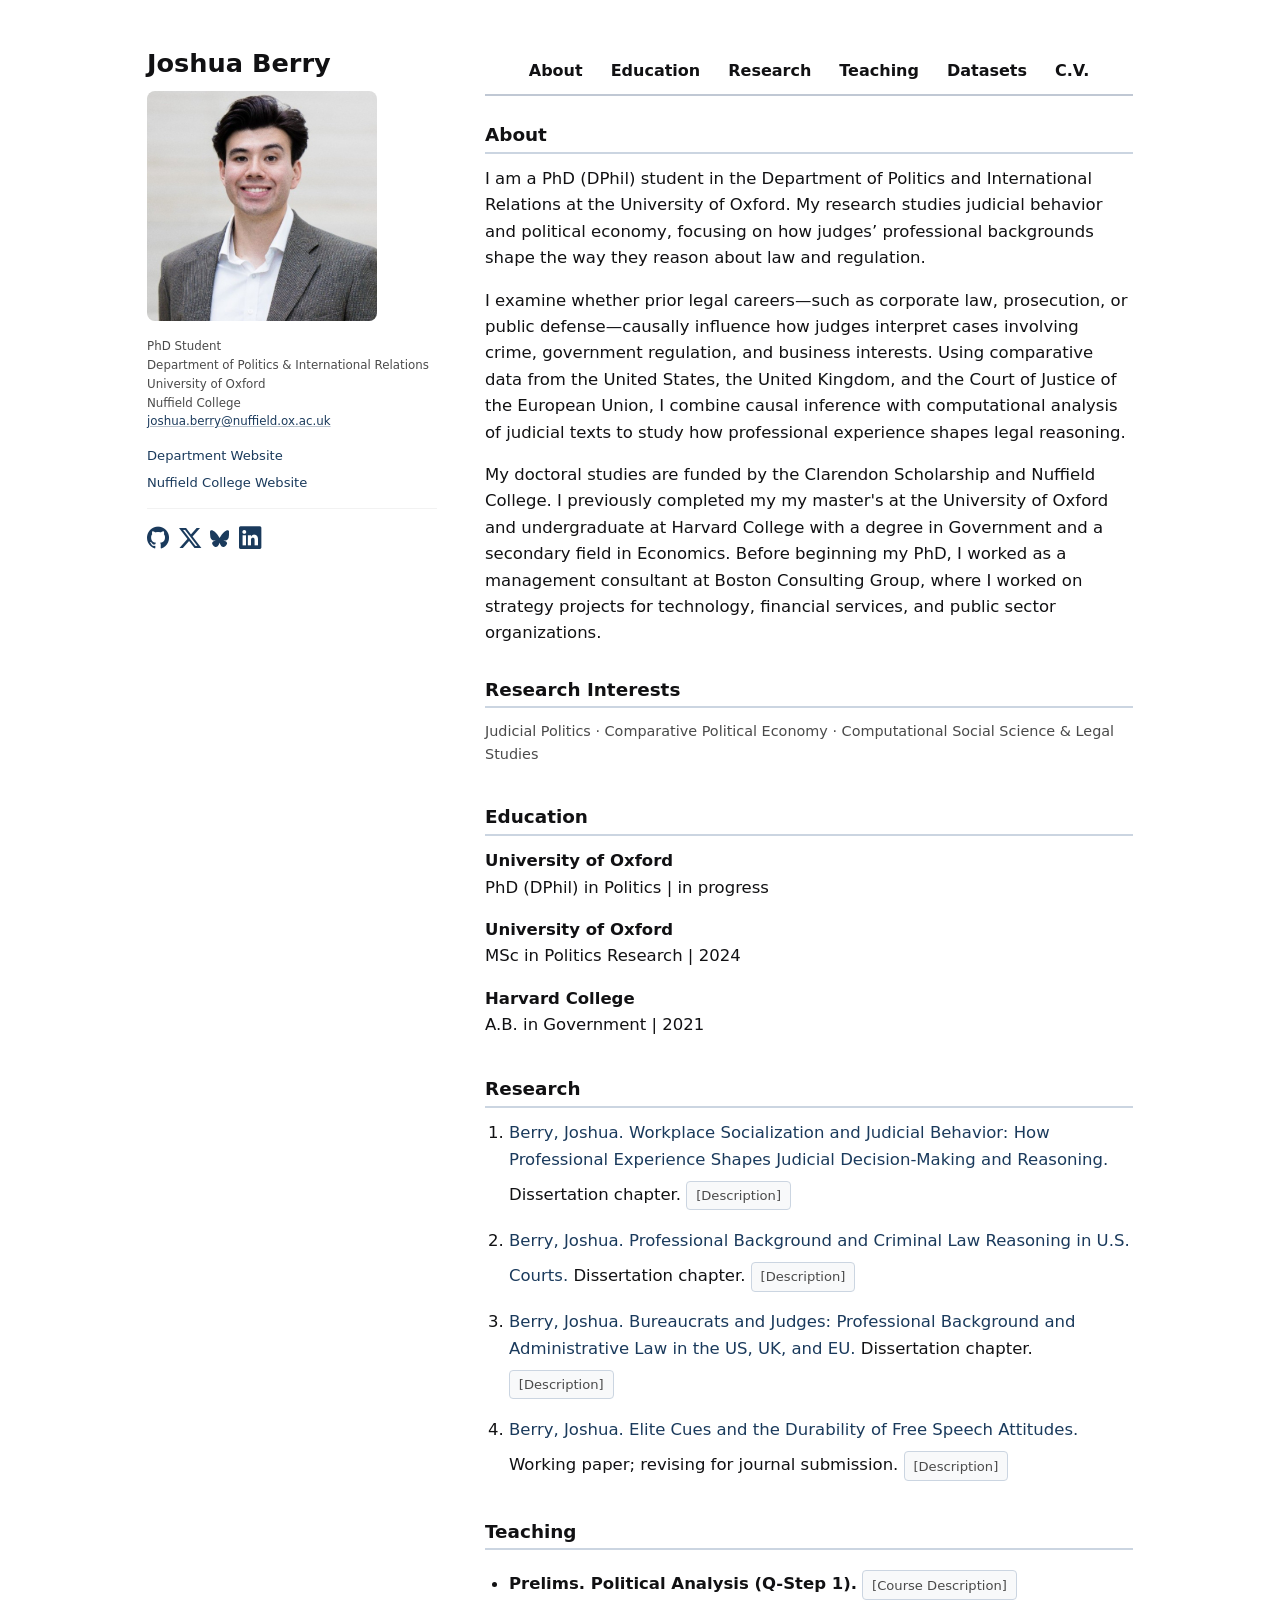
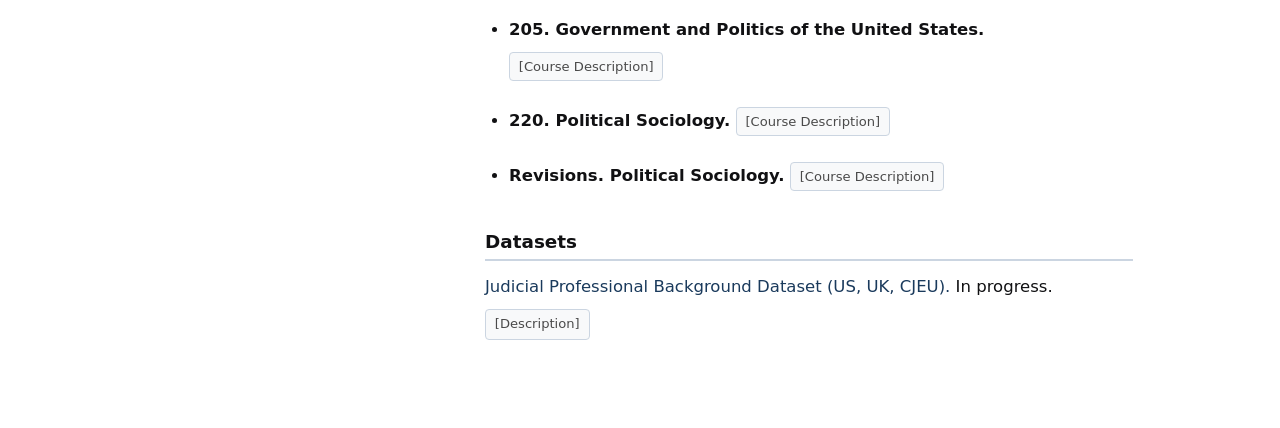
==== index.html @ e46c3a7a "initial commit" ====
<!DOCTYPE html>

<html lang="en">
    <head>
        <meta charset="UTF-8" />
        <meta name="viewport" content="width=device-width, initial-scale=1.0" />
        <title>Joshua Berry</title>

        <!-- Bootstrap CSS -->
        <link href="https://cdn.jsdelivr.net/npm/bootstrap@5.3.8/dist/css/bootstrap.min.css"
              rel="stylesheet"
              integrity="sha384-sRIl4kxILFvY47J16cr9ZwB07vP4J8+LH7qKQnuqkuIAvNWLzeN8tE5YBujZqJLB"
              crossorigin="anonymous">

        <!-- Bootstrap Icons -->
        <link rel="stylesheet"
              href="https://cdn.jsdelivr.net/npm/bootstrap-icons@1.11.3/font/bootstrap-icons.min.css">

        <!-- Bootstrap JS -->
        <script src="https://cdn.jsdelivr.net/npm/bootstrap@5.3.8/dist/js/bootstrap.bundle.min.js"
                integrity="sha384-FKyoEForCGlyvwx9Hj09JcYn3nv7wiPVlz7YYwJrWVcXK/BmnVDxM+D2scQbITxI"
                crossorigin="anonymous"></script>

        <link href="styles.css" rel="stylesheet">

    </head>
    <body>

        <!-- Mobile Nav: small screens only -->
        <nav class="navbar navbar-expand-md d-md-none mobile-nav">
            <div class="container-fluid">
                <span class="navbar-brand">Joshua Berry</span>
                <button class="navbar-toggler" type="button"
                        data-bs-toggle="collapse" data-bs-target="#mobileLinks">
                        <span class="navbar-toggler-icon"></span>
                    </button>
                    <div class="collapse navbar-collapse" id="mobileLinks">
                        <ul class="navbar-nav">
                            <li class="nav-item"><a class="nav-link" href="#about">About</a></li>
                            <li class="nav-item"><a class="nav-link" href="#education">Education</a></li>
                            <li class="nav-item"><a class="nav-link" href="#research">Research</a></li>
                            <li class="nav-item"><a class="nav-link" href="#teaching">Teaching</a></li>
                            <li class="nav-item"><a class="nav-link" href="#datasets">Datasets</a></li>
                            <li class="nav-item"><a class="nav-link" href="joshuaberry_cv.pdf">C.V.</a></li>
                        </ul>
                    </div>
            </div>
        </nav>

        <!-- Page Body: sidebar + content column -->
        <div class="page-body">

            <!-- Sidebar -->
            <aside class="sidebar d-none d-md-block">

                <!-- Name -->
                <h1>Joshua Berry</h1>

                <!-- Profile photo -->
                <img src="headshot.jpeg" alt="Joshua Berry" class="headshot" style="margin-top: 0.75rem;">

                <!-- Position -->
                <p class="position">
                    PhD Student<br>
                    Department of Politics &amp; International Relations<br>
                    University of Oxford<br>
                    Nuffield College<br>
                    <a href="mailto:joshua.berry@nuffield.ox.ac.uk">joshua.berry@nuffield.ox.ac.uk</a>
                </p>

                <!-- Website links -->
                <div class="sidebar-website-links">
                    <a href="https://www.politics.ox.ac.uk/person/joshua-berry" target="_blank">Department Website</a>
                    <a href="https://www.nuffield.ox.ac.uk/people/profiles/joshua-berry/" target="_blank">Nuffield College Website</a>
                </div>

                <hr>

                <!-- Social icons -->
                <div class="social-icons mt-1">
                    <a href="https://github.com/jberry3" title="GitHub">
                        <i class="bi bi-github"></i>
                    </a>
                    <a href="https://x.com/_j_berry_" title="X">
                        <i class="bi bi-twitter-x"></i>
                    </a>
                    <a href="https://bsky.app/profile/joshua-berry.bsky.social" title="Bluesky" class="bsky-icon">
                        <svg xmlns="http://www.w3.org/2000/svg" viewBox="0 0 568 501" width="18" height="18" fill="currentColor">
                            <path d="M123.121 33.664C188.241 82.553 258.281 181.68 284 234.873c25.719-53.193 95.759-152.32 160.879-201.209C491.866-1.611 568-28.906 568 57.947c0 17.346-9.945 145.713-15.778 166.555-20.275 72.453-94.155 90.933-159.875 79.748C507.222 323.8 536.444 388.56 473.922 453.32c-119.946 122.979-172.352-30.842-185.522-70.315-2.678-7.884-3.93-11.572-3.9-8.453.03 3.12-1.222 6.808-3.9 8.453C267.43 422.478 214.024 576.299 94.078 453.32 31.556 388.56 60.778 323.8 175.653 304.25c-65.72 11.185-139.6-7.295-159.875-79.748C9.945 203.66 0 75.293 0 57.947 0-28.906 76.134-1.611 123.121 33.664Z"/>
                        </svg>
                    </a>
                    <a href="https://www.linkedin.com/in/joshua-berry/" title="LinkedIn">
                        <i class="bi bi-linkedin"></i>
                    </a>
                </div>

            </aside>

            <!-- Content column: top nav + main content -->
            <div class="content-col">

                <!-- Top Nav: desktop only -->
                <nav class="topnav d-none d-md-flex">
                    <a href="#about">About</a>
                    <a href="#education">Education</a>
                    <a href="#research">Research</a>
                    <a href="#teaching">Teaching</a>
                    <a href="#datasets">Datasets</a>
                    <a href="joshuaberry_cv.pdf">C.V.</a>
                </nav>

                <!-- Main Content -->
                <main class="main-content">

                    <!-- About -->
                    <section id="about">
                        <h3>About</h3>
                        <p>
                            I am a PhD (DPhil) student in the Department of Politics and International Relations at the University of Oxford. 
                            My research studies judicial behavior and political economy, focusing on how judges’ professional backgrounds shape the way they reason about law and regulation. 
                        </p>

                        <p>
                            I examine whether prior legal careers—such as corporate law, prosecution, or public defense—causally influence how judges interpret cases involving crime, government regulation, and business interests. 
                            Using comparative data from the United States, the United Kingdom, and the Court of Justice of the European Union, I combine causal inference with computational analysis of judicial texts to study how professional experience shapes legal reasoning.
                        </p>

                        <p>
                            My doctoral studies are funded by the Clarendon Scholarship and Nuffield College. I previously completed my my master's at the University of Oxford and undergraduate at Harvard College with a degree in Government and a secondary field in Economics. 
                            Before beginning my PhD, I worked as a management consultant at Boston Consulting Group, where I worked on strategy projects for technology, financial services, and public sector organizations.
                        </p>

                        <h3>Research Interests</h3>
                        <p class="research-interests">Judicial Politics · Comparative Political Economy · Computational Social Science & Legal Studies </p>
                    </section>

                    <!-- Education -->
                    <section id="education">
                        <h3>Education</h3>
                        <p>
                            <strong>University of Oxford</strong><br>
                            PhD (DPhil) in Politics | in progress
                        </p>
                        <p>
                            <strong>University of Oxford</strong><br>
                            MSc in Politics Research | 2024
                        </p>
                        <p>
                            <strong>Harvard College</strong><br>
                            A.B. in Government | 2021
                        </p>
                    </section>

                    <!-- Research -->
                    <section id="research">
                        <h3>Research</h3>
                        <ol>

                            <li>
                                <span class="pub-title">Berry, Joshua. Workplace Socialization and Judicial Behavior: How Professional Experience Shapes Judicial Decision-Making and Reasoning.</span>
                                Dissertation chapter.
                                <details class="abstract">
                                    <summary>[Description]</summary>
                                    <div class="abstract-body">
                                        This paper introduces a theory of workplace socialization explaining how judges' prior professional environments influence the information, norms,
                                        and reasoning styles they bring to interpreting and applying legal rules.
                                    </div>
                                </details>
                            </li>

                            <li>
                                <span class="pub-title">Berry, Joshua. Professional Background and Criminal Law Reasoning in U.S. Courts.</span>
                                Dissertation chapter.
                                <details class="abstract">
                                    <summary>[Description]</summary>
                                    <div class="abstract-body">
                                        Using court dockets and computational text analysis of judicial opinions, this paper examines how prosecutors and defense attorneys
                                        bring different reasoning styles to criminal law cases.
                                    </div>
                                </details>
                            </li>

                            <li>
                                <span class="pub-title">Berry, Joshua. Bureaucrats and Judges: Professional Background and Administrative Law in the US, UK, and EU.</span>
                                Dissertation chapter.
                                <details class="abstract">
                                    <summary>[Description]</summary>
                                    <div class="abstract-body">
                                        This paper studies how judges with public- and private-sector legal careers reason about administrative law disputes,
                                        focusing on how professional experience shapes interpretations of agency authority and regulatory discretion across jurisdictions.
                                    </div>
                                </details>
                            </li>

                            <li>
                                <span class="pub-title">Berry, Joshua. Elite Cues and the Durability of Free Speech Attitudes.</span>
                                Working paper; revising for journal submission.
                                <details class="abstract">
                                    <summary>[Description]</summary>
                                    <div class="abstract-body">
                                        Using a survey experiment, this paper shows that elite messaging has limited effects on partisan attitudes toward speech regulation,
                                        suggesting that disagreements over content moderation reflect deeper ideological commitments rather than short-term cue-taking.
                                    </div>
                                </details>
                            </li>

                        </ol>
                    </section>

                    <!-- Teaching -->
                    <section id="teaching">
                        <h3>Teaching</h3>

                        <ul>

                            <li>
                                <strong>Prelims. Political Analysis (Q-Step 1).</strong>
                                <details class="abstract">
                                    <summary>[Course Description]</summary>
                                    <div class="abstract-body">
                                        Introductory statistics and quantitative methods for first-year Philosophy, Politics and Economics (PPE) and
                                        History and Politics (HP) undergraduates. Topics include research design, causal inference, and applied data analysis in R.
                                        Teaching delivered in lecture format.
                                    </div>
                                </details>
                            </li>

                            <li>
                                <strong>205. Government and Politics of the United States.</strong>
                                <details class="abstract">
                                    <summary>[Course Description]</summary>
                                    <div class="abstract-body">
                                        American political institutions, electoral behavior, Congress, the presidency,
                                        the federal government, interest groups, courts, and constitutional law for second and third-year PPE and HP
                                        undergraduates. Teaching delivered in seminar tutorial format.
                                    </div>
                                </details>
                            </li>

                            <li>
                                <strong>220. Political Sociology.</strong>
                                <details class="abstract">
                                    <summary>[Course Description]</summary>
                                    <div class="abstract-body">
                                        Covering the social basis of political behavior for second-year PPE and HP undergraduates. Topics include
                                        social capital, social attitudes, social movements, nationalism, and civil wars.
                                        Teaching delivered in seminar tutorial format.
                                    </div>
                                </details>
                            </li>

                            <li>
                                <strong>Revisions. Political Sociology.</strong>
                                <details class="abstract">
                                    <summary>[Course Description]</summary>
                                    <div class="abstract-body">
                                        Revision tutorials for final-year PPE and PH students in Jesus College and St. Peter's College preparing for finalist examinations.
                                    </div>
                                </details>
                            </li>

                        </ul>
                    </section>

                    <!-- Datasets -->
                    <section id="datasets">
                        <h3>Datasets</h3>

                        <ul class="dataset-list">

                            <li>
                                <span class="pub-title">Judicial Professional Background Dataset (US, UK, CJEU).</span>
                                In progress.
                                <details class="abstract">
                                    <summary>[Description]</summary>
                                    <div class="abstract-body">
                                        Original dataset linking judicial biographies to regulatory cases, court dockets, and opinion texts.
                                    </div>
                                </details>
                            </li>

                        </ul>
                    </section>

                </main>
            </div><!-- /.content-col -->
        </div><!-- /.page-body -->

        <script src="script.js"></script>
    </body>
</html>
---- styles.css ----
/* SMOOTH SCROLL */

html {
    scroll-behavior: smooth;
}

/* VARIABLES */

:root {
    --teal: #18bc9c; /*nav/sidebar links */
    --red: #b22222; /* paper title links */
    --text: #111113; /* very dark body text */
    --muted: #4a4a4a;
    --border: #cbd5e1;
    --sidebar-width: 290px;
}

/* BASE */

body {
    font-family: -apple-system, "system-ui", "Segoe UI", Roboto, Helvetica, Arial, sans-serif;
    font-size: 16.5px;
    color: var(--text);
    background-color: #ffffff;
    line-height: 1.6;
    margin: 0;
}

/* LINKS */

a {
    color: var(--teal);
    text-decoration: none;
}

a:hover {
    text-decoration: underline;
}

/* PUBLICATION TITLES (unlinked — span, not anchor) */

.pub-title {
    color: #1a3a5c;
    font-weight: 500;
}

/* TOP NAV (desktop — inside content column) */

.topnav {
    background-color: #ffffff;
    border-bottom: 2px solid #c0c8d4;
    padding: 0.65rem 0;
    gap: 1.75rem;
    justify-content: center;
    display: flex;
    margin-bottom: 1.75rem;
}

.topnav a {
    color: var(--text);
    font-size: 1rem;
    font-weight: 700;
}

.topnav a:hover {
    color: var(--teal);
    text-decoration: none;
}

.topnav a.active {
    color: var(--teal);
}

/* MOBILE NAV */

.mobile-nav {
    border-bottom: 1px solid #e5e5e5;
    background-color: #ffffff;
}


/* PAGE LAYOUT */

.page-body {
    display: flex;
    padding: 3rem 2rem;
    max-width: 1050px;
    margin: 0 auto;
    gap: 3rem;
}

/* CONTENT COLUMN (topnav + main content) */

.content-col {
    flex: 1;
    min-width: 0;
    display: flex;
    flex-direction: column;
}

/* SIDEBAR */

.sidebar {
    width: var(--sidebar-width);
    flex-shrink: 0;
    position: sticky;
    top: 3rem;
    align-self: flex-start;
}

.headshot {
    width: 230px;
    height: 230px;
    border-radius: 8px;
    object-fit: cover;
    display: block;
    margin-bottom: 1rem;
}

.sidebar h1 {
    font-size: 1.6rem;
    font-weight: 700;
    margin-bottom: 0.3rem;
    color: var(--text);
}

.position {
    color: var(--muted);
    font-size: 0.74rem;
    line-height: 1.6;
    margin-bottom: 0.75rem;
}

.sidebar-website-links {
    display: flex;
    flex-direction: column;
    font-size: 0.82rem;
    line-height: 2;
    margin-top: 0.5rem;
}

.sidebar-website-links a {
    color: #1a3a5c;
}

.sidebar hr {
    border-color: #cccccc;
    margin: 0.75rem 0;
}

.sidebar-links {
    font-size: 0.9rem;
    line-height: 2.2;
}

.social-icons {
    font-size: 1.4rem;
    gap: 0.6rem;
    display: flex;
    align-items: center;
}

.social-icons a {
    color: #1a3a5c;
}

.social-icons a:hover {
    color: var(--teal);
    text-decoration: none;
}

.position a {
    color: #1a3a5c;
    text-decoration: underline;
    text-decoration-color: rgba(26,58,92,0.3);
}

.position a:hover {
    color: var(--teal);
    text-decoration: underline;
}

.bsky-icon {
    display: inline-flex;
    align-items: center;
    vertical-align: middle;
}

.bsky-icon svg {
    width: 1.2rem;
    height: 1.2rem;
}

address {
    font-size: 0.82rem;
    color: var(--muted);
    font-style: normal;
    line-height: 1.8;
}

/* SIDEBAR NAV */

.sidebar-nav {
    display: flex;
    flex-direction: column;
    font-size: 0.9rem;
    line-height: 2.2;
    margin-bottom: 0.5rem;
}

.sidebar-nav a {
    color: var(--text);
    text-decoration: none;
}

.sidebar-nav a:hover {
    color: var(--teal);
}

.sidebar-nav a.active {
    font-weight: 700;
}

/* SECTIONS */

section {
    margin-bottom: 2.5rem;
}

/* MAIN CONTENT */

.main-content {
    flex: 1;
    min-width: 0;
}

/* SECTION HEADINGS */

h3 {
    font-size: 1.15rem;
    font-weight: 700;
    color: var(--text);
    margin-top: 2rem;
    margin-bottom: 0.75rem;
    padding-bottom: 0.35rem;
    border-bottom: 2px solid var(--border);
}

h3:first-child {
    margin-top: 0;
}


/* RESEARCH INTERESTS */

.research-interests {
    color: var(--muted);
    font-size: 0.9rem;
}

/* SUBHEADINGS */

.subheading {
    font-style: italic;
    color: var(--muted);
    margin-bottom: 0.5rem;
}

/*PUBLICATION LIST*/

ol {
    padding-left: 1.5rem;
}

ol li {
    margin-bottom: 1.1rem;
    line-height: 1.6;
}

/* DATASET LIST*/
.dataset-list {
    list-style: none;
    padding-left: 0;
}

.dataset-list li {
    margin-bottom: 1.5rem;
    line-height: 1.7;
}

/* ABSTRACT / DESCRIPTION TOGGLE */

details.abstract {
    margin-top: 0.5rem;
    display: inline-block;
}

details.abstract summary {
    cursor: pointer;
    color: var(--muted);
    font-size: 0.82rem;
    list-style: none;
    display: inline-flex;
    align-items: center;
    padding: 0.2rem 0.55rem;
    border: 1px solid var(--border);
    border-radius: 4px;
    background-color: #f8f9fa;
    transition: background-color 0.15s, border-color 0.15s, color 0.15s;
    user-select: none;
}

details.abstract summary:hover {
    background-color: #eef2f7;
    border-color: #aab4c2;
    color: var(--text);
}

details.abstract summary::-webkit-details-marker {
    display: none;
}

details.abstract .abstract-body {
    margin-top: 0.5rem;
    font-size: 0.88rem;
    color: var(--muted);
    border-left: 3px solid var(--border);
    padding-left: 0.75rem;
}


/* TEACHING LIST*/

ul {
    padding-left: 1.5rem;
}

ul li {
    margin-bottom: 1.1rem;
    line-height: 1.6;
}
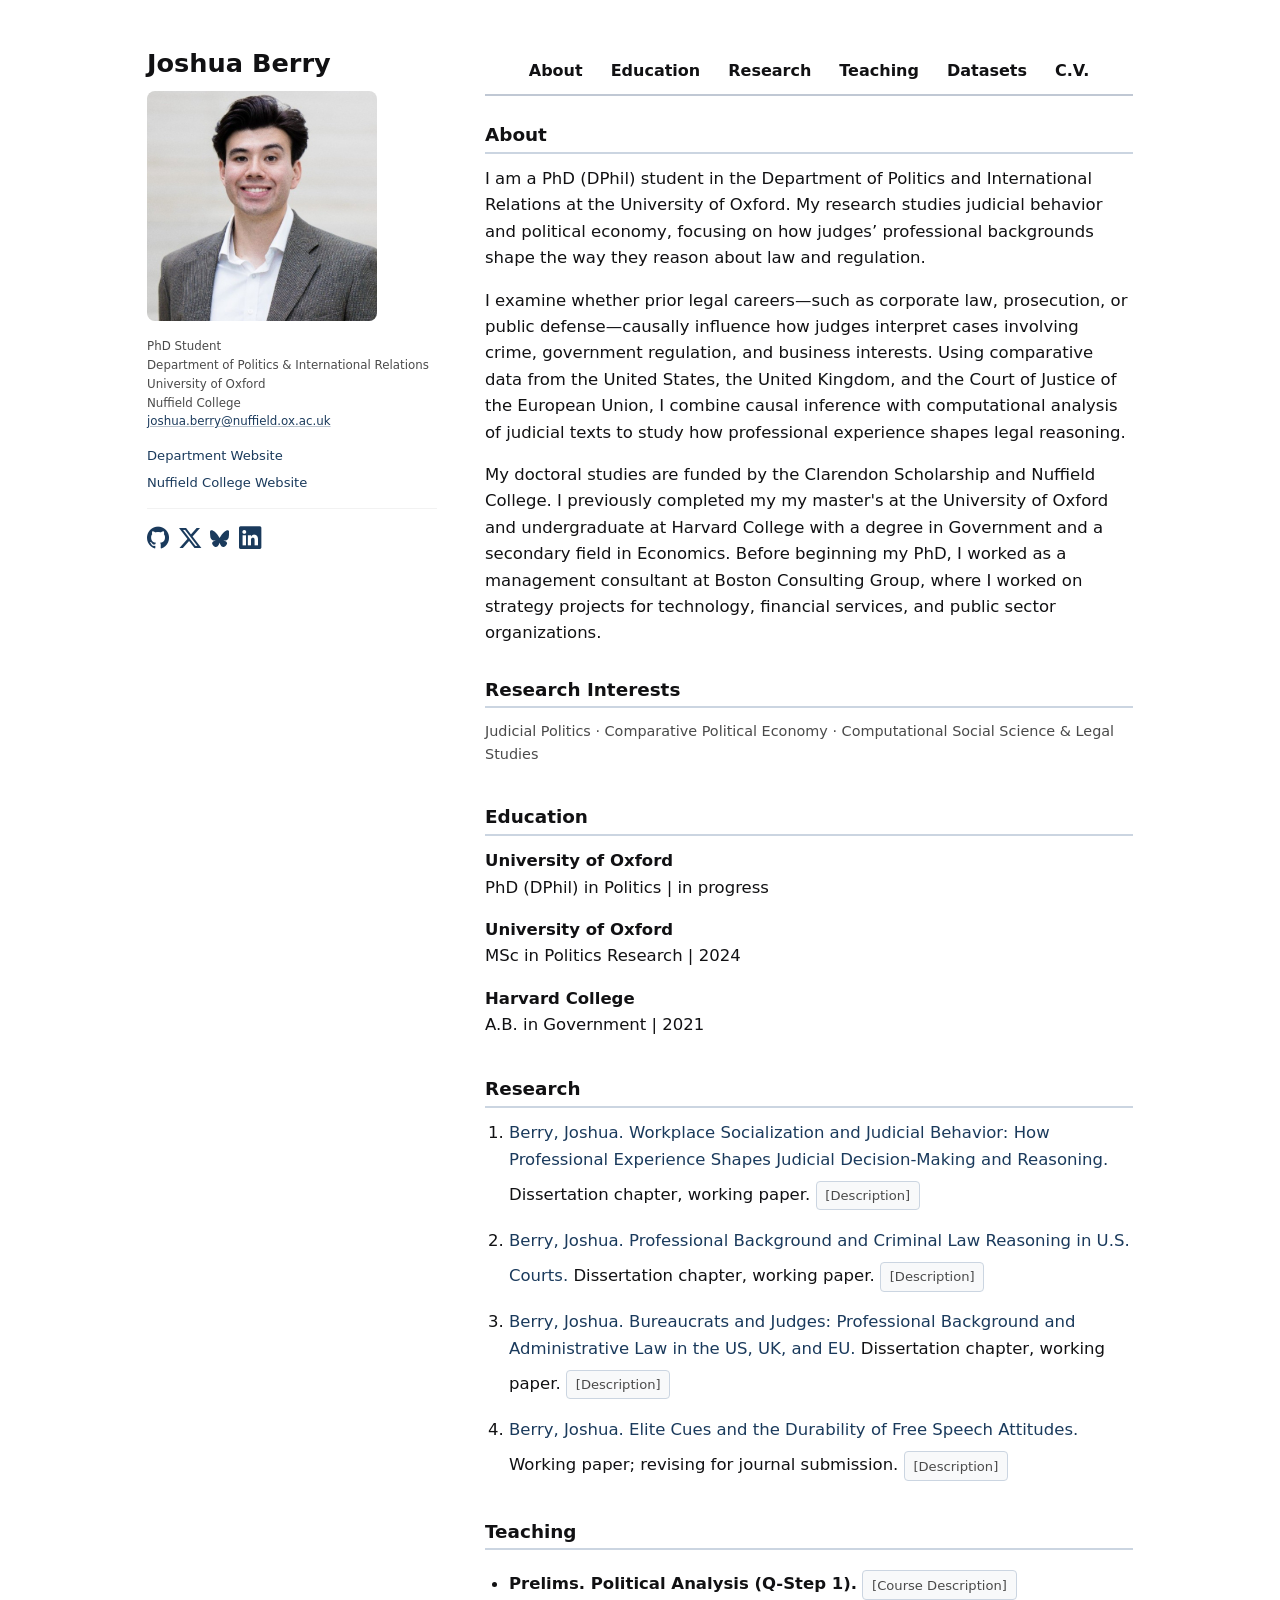
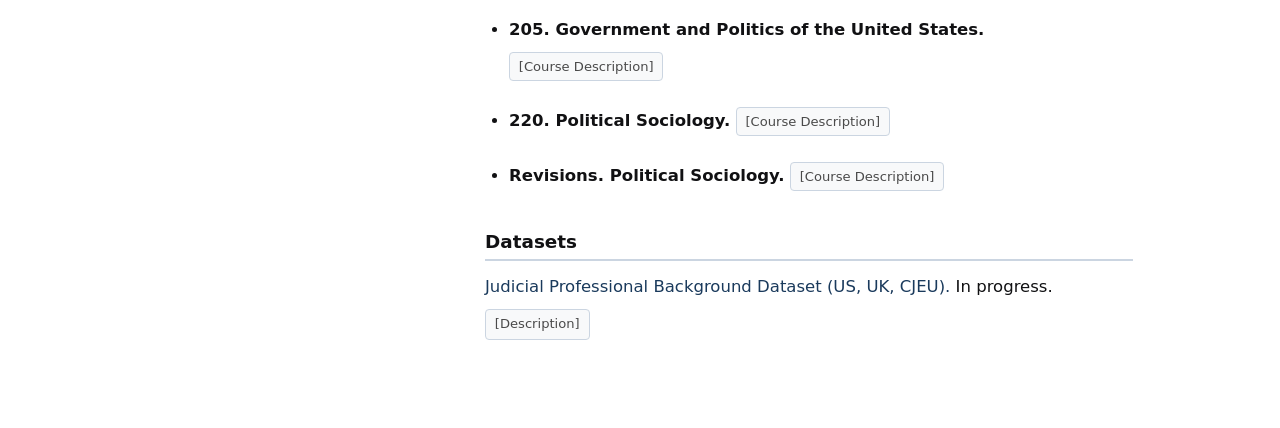
==== commit e35779e5: "updated description to papers" ====
--- a/index.html
+++ b/index.html
@@ -26,25 +26,48 @@
     </head>
     <body>
 
-        <!-- Mobile Nav: small screens only -->
-        <nav class="navbar navbar-expand-md d-md-none mobile-nav">
-            <div class="container-fluid">
-                <span class="navbar-brand">Joshua Berry</span>
-                <button class="navbar-toggler" type="button"
-                        data-bs-toggle="collapse" data-bs-target="#mobileLinks">
-                        <span class="navbar-toggler-icon"></span>
-                    </button>
-                    <div class="collapse navbar-collapse" id="mobileLinks">
-                        <ul class="navbar-nav">
-                            <li class="nav-item"><a class="nav-link" href="#about">About</a></li>
-                            <li class="nav-item"><a class="nav-link" href="#education">Education</a></li>
-                            <li class="nav-item"><a class="nav-link" href="#research">Research</a></li>
-                            <li class="nav-item"><a class="nav-link" href="#teaching">Teaching</a></li>
-                            <li class="nav-item"><a class="nav-link" href="#datasets">Datasets</a></li>
-                            <li class="nav-item"><a class="nav-link" href="joshuaberry_cv.pdf">C.V.</a></li>
-                        </ul>
-                    </div>
+        <!-- Mobile Profile Header: small screens only -->
+        <div class="mobile-profile d-block d-md-none">
+            <h1>Joshua Berry</h1>
+            <img src="headshot.jpeg" alt="Joshua Berry" class="headshot">
+            <p class="position">
+                PhD Student<br>
+                Department of Politics &amp; International Relations<br>
+                University of Oxford<br>
+                Nuffield College<br>
+                <a href="mailto:joshua.berry@nuffield.ox.ac.uk">joshua.berry@nuffield.ox.ac.uk</a>
+            </p>
+            <div class="sidebar-website-links">
+                <a href="https://www.politics.ox.ac.uk/person/joshua-berry" target="_blank">Department Website</a>
+                <a href="https://www.nuffield.ox.ac.uk/people/profiles/joshua-berry/" target="_blank">Nuffield College Website</a>
             </div>
+            <hr>
+            <div class="social-icons mt-1">
+                <a href="https://github.com/joshuahberry" title="GitHub">
+                    <i class="bi bi-github"></i>
+                </a>
+                <a href="https://x.com/_j_berry_" title="X">
+                    <i class="bi bi-twitter-x"></i>
+                </a>
+                <a href="https://bsky.app/profile/joshua-berry.bsky.social" title="Bluesky" class="bsky-icon">
+                    <svg xmlns="http://www.w3.org/2000/svg" viewBox="0 0 568 501" width="18" height="18" fill="currentColor">
+                        <path d="M123.121 33.664C188.241 82.553 258.281 181.68 284 234.873c25.719-53.193 95.759-152.32 160.879-201.209C491.866-1.611 568-28.906 568 57.947c0 17.346-9.945 145.713-15.778 166.555-20.275 72.453-94.155 90.933-159.875 79.748C507.222 323.8 536.444 388.56 473.922 453.32c-119.946 122.979-172.352-30.842-185.522-70.315-2.678-7.884-3.93-11.572-3.9-8.453.03 3.12-1.222 6.808-3.9 8.453C267.43 422.478 214.024 576.299 94.078 453.32 31.556 388.56 60.778 323.8 175.653 304.25c-65.72 11.185-139.6-7.295-159.875-79.748C9.945 203.66 0 75.293 0 57.947 0-28.906 76.134-1.611 123.121 33.664Z"/>
+                    </svg>
+                </a>
+                <a href="https://www.linkedin.com/in/joshua-berry/" title="LinkedIn">
+                    <i class="bi bi-linkedin"></i>
+                </a>
+            </div>
+        </div>
+
+        <!-- Mobile Flat Nav: small screens only -->
+        <nav class="mobile-flat-nav d-flex d-md-none">
+            <a href="#about">About</a>
+            <a href="#education">Education</a>
+            <a href="#research">Research</a>
+            <a href="#teaching">Teaching</a>
+            <a href="#datasets">Datasets</a>
+            <a href="joshuaberry_cv.pdf">C.V.</a>
         </nav>
 
         <!-- Page Body: sidebar + content column -->
@@ -78,7 +101,7 @@
 
                 <!-- Social icons -->
                 <div class="social-icons mt-1">
-                    <a href="https://github.com/jberry3" title="GitHub">
+                    <a href="https://github.com/joshuahberry" title="GitHub">
                         <i class="bi bi-github"></i>
                     </a>
                     <a href="https://x.com/_j_berry_" title="X">
@@ -158,11 +181,11 @@
 
                             <li>
                                 <span class="pub-title">Berry, Joshua. Workplace Socialization and Judicial Behavior: How Professional Experience Shapes Judicial Decision-Making and Reasoning.</span>
-                                Dissertation chapter.
-                                <details class="abstract">
-                                    <summary>[Description]</summary>
-                                    <div class="abstract-body">
-                                        This paper introduces a theory of workplace socialization explaining how judges' prior professional environments influence the information, norms,
+                                Dissertation chapter, working paper.
+                                <details class="abstract">
+                                    <summary>[Description]</summary>
+                                    <div class="abstract-body">
+                                        This chapter introduces a theory of workplace socialization explaining how judges' prior professional environments influence the information, norms,
                                         and reasoning styles they bring to interpreting and applying legal rules.
                                     </div>
                                 </details>
@@ -170,7 +193,7 @@
 
                             <li>
                                 <span class="pub-title">Berry, Joshua. Professional Background and Criminal Law Reasoning in U.S. Courts.</span>
-                                Dissertation chapter.
+                                Dissertation chapter, working paper.
                                 <details class="abstract">
                                     <summary>[Description]</summary>
                                     <div class="abstract-body">
@@ -182,11 +205,11 @@
 
                             <li>
                                 <span class="pub-title">Berry, Joshua. Bureaucrats and Judges: Professional Background and Administrative Law in the US, UK, and EU.</span>
-                                Dissertation chapter.
-                                <details class="abstract">
-                                    <summary>[Description]</summary>
-                                    <div class="abstract-body">
-                                        This paper studies how judges with public- and private-sector legal careers reason about administrative law disputes,
+                                Dissertation chapter, working paper.
+                                <details class="abstract">
+                                    <summary>[Description]</summary>
+                                    <div class="abstract-body">
+                                        This chapter studies how judges with public- and private-sector legal careers reason about administrative law disputes,
                                         focusing on how professional experience shapes interpretations of agency authority and regulatory discretion across jurisdictions.
                                     </div>
                                 </details>
--- a/styles.css
+++ b/styles.css
@@ -71,11 +71,77 @@
     color: var(--teal);
 }
 
-/* MOBILE NAV */
-
-.mobile-nav {
-    border-bottom: 1px solid #e5e5e5;
+/* MOBILE PROFILE HEADER */
+
+.mobile-profile {
+    padding: 1.75rem 1.5rem 0.75rem;
+    max-width: 600px;
+    margin: 0 auto;
+    display: flex;
+    flex-direction: column;
+    align-items: center;
+    text-align: center;
+}
+
+.mobile-profile h1 {
+    font-size: 1.6rem;
+    font-weight: 700;
+    margin-bottom: 0.75rem;
+    color: var(--text);
+}
+
+.mobile-profile .headshot {
+    width: 180px;
+    height: 180px;
+    margin: 0 auto 1rem;
+}
+
+.mobile-profile .position {
+    text-align: center;
+}
+
+.mobile-profile .sidebar-website-links {
+    align-items: center;
+}
+
+.mobile-profile .sidebar-website-links a {
+    text-decoration: underline;
+    text-decoration-color: rgba(26,58,92,0.4);
+}
+
+.mobile-profile .social-icons {
+    justify-content: center;
+}
+
+.mobile-profile hr {
+    width: 100%;
+    border-color: #cccccc;
+    margin: 0.75rem 0;
+}
+
+/* MOBILE FLAT NAV */
+
+.mobile-flat-nav {
+    flex-wrap: wrap;
+    justify-content: center;
+    gap: 0.1rem 0.5rem;
+    padding: 0.6rem 1rem;
+    border-top: 1px solid var(--border);
+    border-bottom: 2px solid #c0c8d4;
     background-color: #ffffff;
+    margin-bottom: 0;
+}
+
+.mobile-flat-nav a {
+    color: var(--text);
+    font-weight: 700;
+    font-size: 0.95rem;
+    padding: 0.25rem 0.5rem;
+}
+
+.mobile-flat-nav a:hover {
+    color: var(--teal);
+    text-decoration: none;
 }
 
 
@@ -329,6 +395,14 @@
 }
 
 
+/* MOBILE RESPONSIVE */
+
+@media (max-width: 767.98px) {
+    .page-body {
+        padding: 1.25rem 1.25rem;
+    }
+}
+
 /* TEACHING LIST*/
 
 ul {
